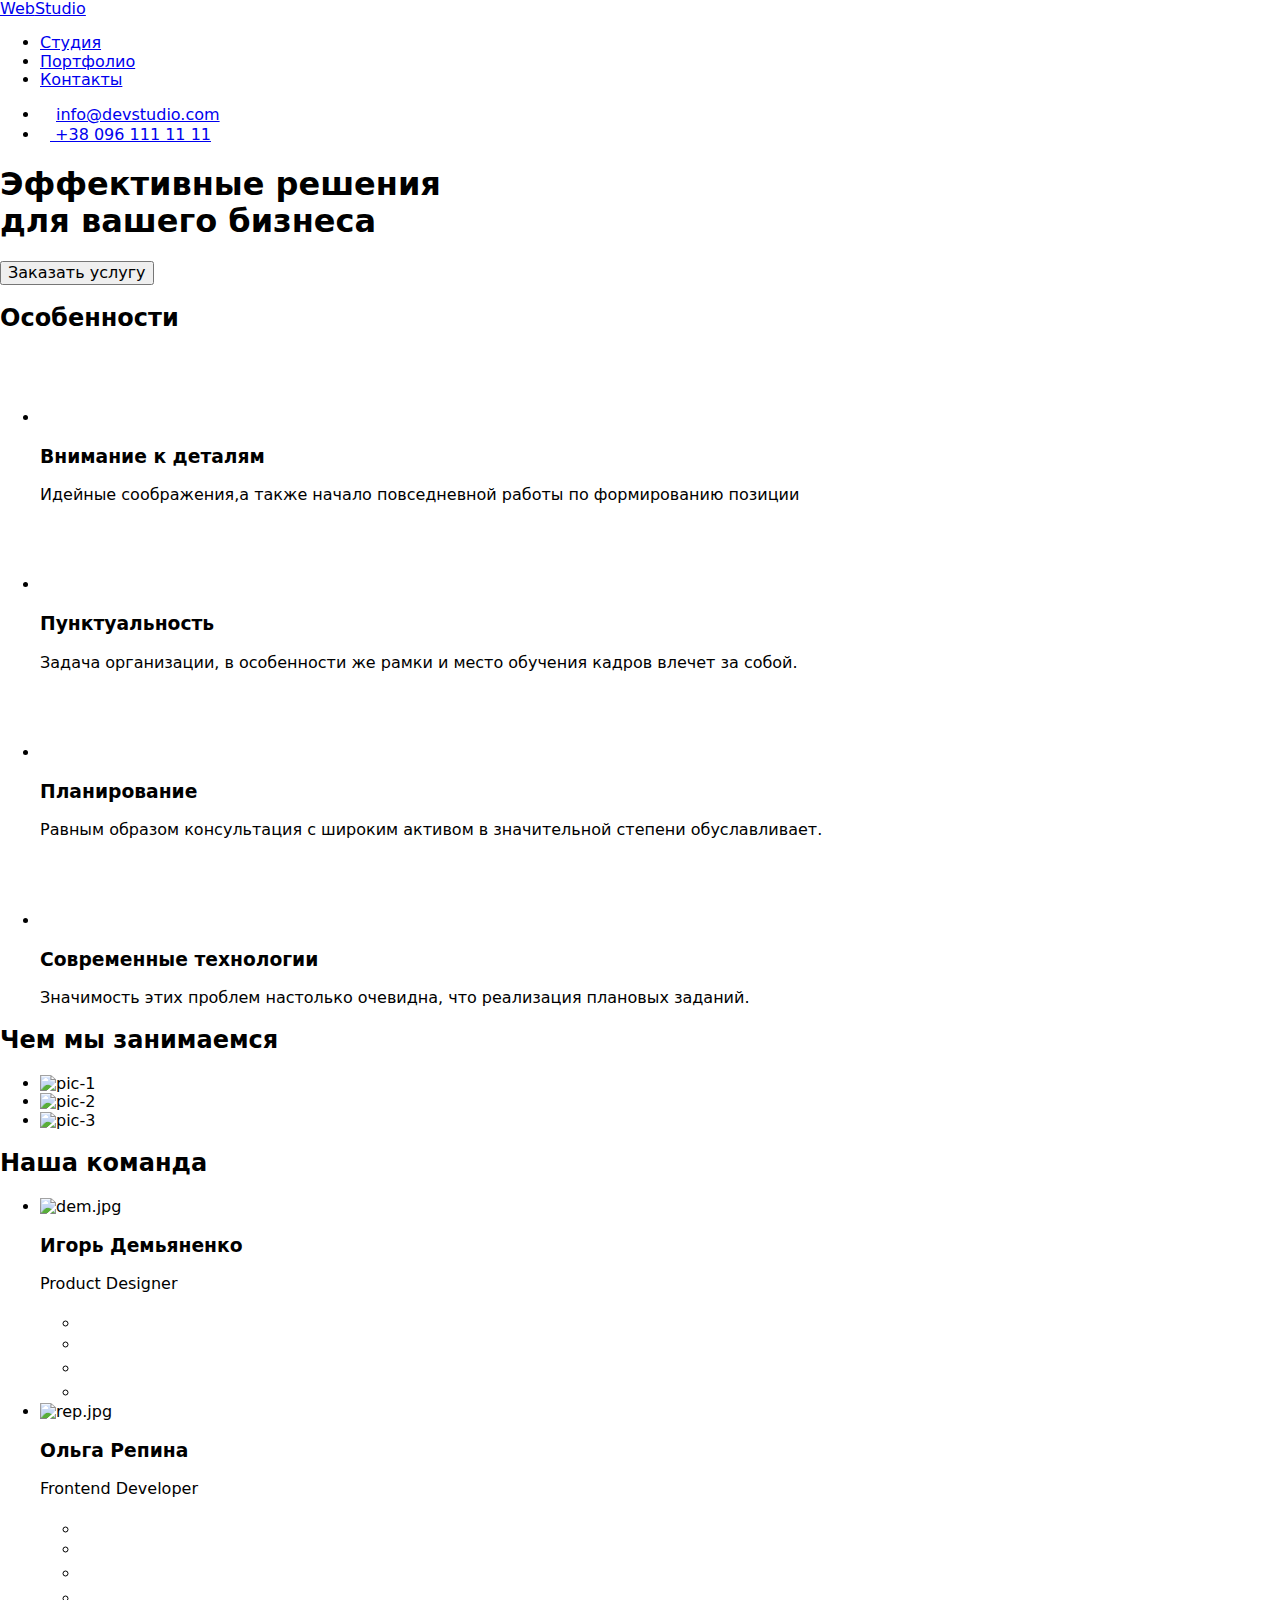
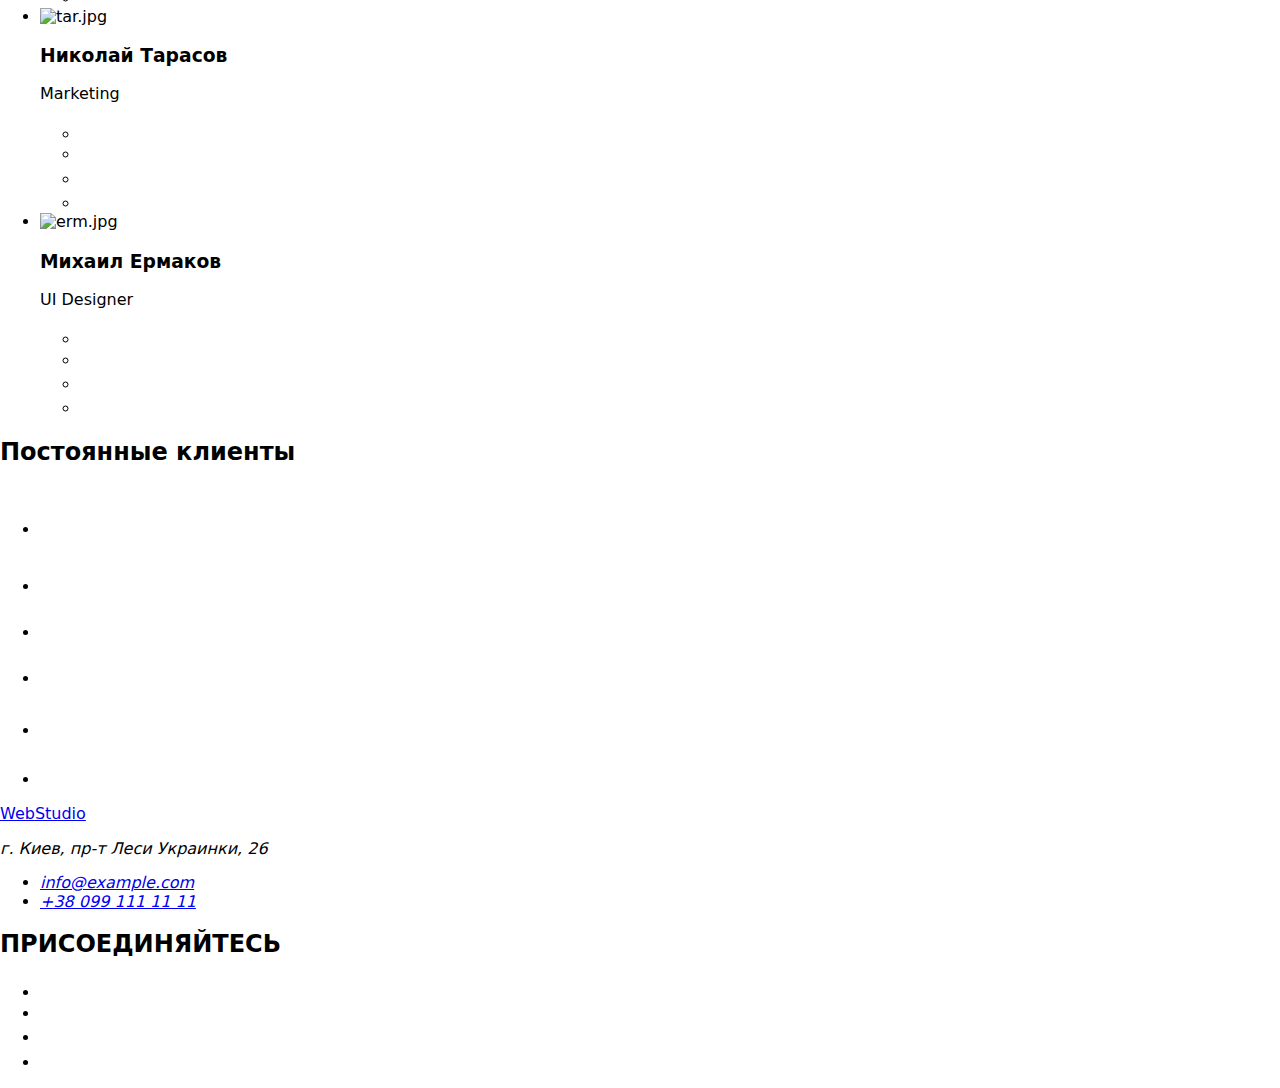
==== index.html @ ee6dcd36 "Add files via upload" ====
<!DOCTYPE html>
<html lang="en">
<head>
    <meta charset="UTF-8">
    <meta name="viewport" content="width=device-width, initial-scale=1.0" />
    <title>Studio</title>
    <link rel="preconnect" href="https://fonts.gstatic.com" />
    <link rel="stylesheet" href="https://fonts.googleapis.com/css2?family=Raleway:wght@700&family=Roboto:wght@400;500;700;900&display=swap">
    <!--border-box глобальный задан -->
    <link
    rel="stylesheet" href="https://cdnjs.cloudflare.com/ajax/libs/modern-normalize/1.0.0/modern-normalize.min.css"
  />
  <link rel="stylesheet" href="./css/styles.css" />
</head>
<body>
    <!--Cap-->
    <header class="cap">
     <div class="cont cap-cont">
         <nav class="cap-nav">
             <a href="#" lang="en" class="cap-logo">
                 <span class="logo-decor">Web</span>Studio
             </a>
             <ul class="cap-nav-list">
                 <li class="list-header"><a class="cap-nav-link current" href="#">Студия</a></li>
                 <li class="list-header">
                     <a class="cap-nav-link" href="./portfolio.html" >Портфолио</a>
                </li>
                <li class="list-header">
                    <a class=" cap-nav-link" href="#">Контакты</a>
                </li>
            </ul>
            </nav>
            <ul class="cap-contacts">
             <li class="cap-hover">
                <a class="cap-contact" href="mailto:info@devstudio.com">
                     <svg class="icon-header" width="16" height="12" >
                    <use href="./images/symbol-defs.svg#icon-mail" >
                    </use>
                     </svg>info@devstudio.com</a>
            </li>
            <li class="cap-hover">
                <a class="cap-contact" href="tel:+380961111111" >
                    <svg class="icon-header" width="10" height="16" >
                    <use href="./images/symbol-defs.svg#icon-telephone" >
                    </use>
                    </svg> +38 096 111 11 11</a>
            </li>
           </ul>
          </div>   
         </header>
         <main>
             <!-- Buisness solution-->
             <section class="main-sect" >
                 <h1 class="main-sect-title-main" >
                Эффективные решения <br>
                для вашего бизнеса
                 </h1>
                 <button class="buy-serv">Заказать услугу</button>
            </section>

            <!-- Featurs-->
            <section class="featurs">
                <div class="cont">
                    <h2 class="vissually-hidden" >Особенности </h2>
                    <ul class="featurs-list">
                        <li class="featurs-list-item">
                            <div class="icon">
                                <svg class="icon-logo" width="70" height="70">
                                    <use href="./images/symbol-defs.svg#icon-antenna">
                                 </use>
                                 </svg>
                            </div>
                            <h3 class="featurs-title">Внимание к деталям</h3>
                            <p class="featurs-text"> Идейные соображения,а также начало повседневной работы по формированию позиции</p>
                       </li>
                       <li class="featurs-list-item">
                        <div class="icon">
                            <svg class="icon-logo" width="70" height="70">
                                <use href="./images/symbol-defs.svg#icon-clock">
                             </use>
                             </svg>
                        </div>
                        <h3 class="featurs-title">Пунктуальность</h3>
                        <p class="featurs-text">  Задача организации, в особенности же рамки и место обучения
                            кадров влечет за собой.</p>
                   </li>
                   <li class="featurs-list-item">
                    <div class="icon">
                        <svg class="icon-logo" width="70" height="70">
                            <use href="./images/symbol-defs.svg#icon-diagram">
                         </use>
                         </svg>
                    </div>
                    <h3 class="featurs-title">Планирование</h3>
                    <p class="featurs-text"> Равным образом консультация с широким активом в значительной
                        степени обуславливает. </p>
               </li>
               <li class="featurs-list-item">
                <div class="icon">
                    <svg class="icon-logo" width="70" height="70">
                        <use href="./images/symbol-defs.svg#icon-astronaut">
                     </use>
                     </svg>
                </div>
                <h3 class="featurs-title">Современные технологии</h3>
                <p class="featurs-text">  Значимость этих проблем настолько очевидна, что реализация
                    плановых заданий.
                 </p>
               </li>
                </ul>
               </div>
            </section>

            <!-- What we do  -->
            <section class="we-do">
                <div class="cont we-do-cont">
                    <h2 class="we-do-title">Чем мы занимаемся </h2>
                    <ul class="we-do-list">
                        <li class="we-do-list-item">
                            <img src="./images/img-1.jpg" alt="pic-1"> 
                        </li>
                        <li class="we-do-list-item">
                            <img src="./images/img-2.jpg" alt="pic-2"> 
                        </li>
                        <li class="we-do-list-item">
                            <img src="./images/img-3.jpg" alt="pic-3"> 
                        </li>
                      </ul>
                    </div>
                  </section>

                  <!--Our team -->
                  <section class="team">
                      <div class="cont team-cont">
                          <h2 class="team-title">Наша команда</h2>
                          <ul class="team-list">
                             <li class="team-list-item"> 
                                <img class="team-img" src="./images/demyanenko.jpg" alt="dem.jpg">
                                <div class="team-name">
                                    <h3 class="team-title-name">Игорь Демьяненко</h3>
                                    <p class="team-text" lang="en">Product Designer </p>
                                    
                                        <ul class="icon-social">
                                            <li>
                                    <a class="icon-soc" href="#"><svg class="icon-insta" width="20" height="20" ><use href="./images/symbol-defs.svg#icon-instgg" >
                                        </use>
                                      </svg></a></li>
                                     <li> <a class="icon-soc" href="#"><svg class="icon-twitter" width="20" height="16" ><use href="./images/symbol-defs.svg#icon-twitter" >
                                      </use>
                                    </svg></a>
                                    </li>
                                    <li> <a class="icon-soc" href="#"><svg class="icon-facebook" width="20" height="20" ><use href="./images/symbol-defs.svg#icon-facebook" >
                                    </use>
                                  </svg></a>
                                  </li>
                                  <li> <a class="icon-soc" href="#"><svg class="icon-linkedin" width="20" height="20" ><use href="./images/symbol-defs.svg#icon-linkedin" >
                                  </use>
                                </svg></a>
                                </li>
                                </ul>
                                       </div>
                                
                            </li>
                            <li class="team-list-item"> 
                                <img class="team-img" src="./images/repina.jpg" alt="rep.jpg">
                                <div class="team-name">
                                    <h3 class="team-title-name">Ольга Репина</h3>
                                    <p class="team-text" lang="en">Frontend Developer </p>
                                    
                                        <ul class="icon-social">
                                            <li>
                                    <a class="icon-soc" href="#"><svg class="icon-insta" width="20" height="20" ><use href="./images/symbol-defs.svg#icon-instgg" >
                                        </use>
                                      </svg></a></li>
                                     <li> 
                                         <a class="icon-soc" href="#"><svg class="icon-twitter" width="20" height="16" ><use href="./images/symbol-defs.svg#icon-twitter" >
                                      </use>
                                    </svg></a>
                                    </li>
                                    <li> <a class="icon-soc" href="#"><svg class="icon-facebook" width="20" height="20" ><use href="./images/symbol-defs.svg#icon-facebook" >
                                    </use>
                                  </svg></a>
                                  </li>
                                  <li> <a class="icon-soc" href="#"><svg class="icon-linkedin" width="20" height="20" ><use href="./images/symbol-defs.svg#icon-linkedin" >
                                  </use>
                                </svg></a>
                                </li>
                                </ul>
                                       </div>
                                
                            </li>
                            <li class="team-list-item"> 
                                <img class="team-img" src="./images/tarasov.jpg" alt="tar.jpg">
                                <div class="team-name">
                                    <h3 class="team-title-name">Николай Тарасов</h3>
                                    <p class="team-text" lang="en">Marketing </p>
                                    
                                        <ul class="icon-social">
                                            <li>
                                    <a class="icon-soc" href="#"><svg class="icon-insta" width="20" height="20" ><use href="./images/symbol-defs.svg#icon-instgg" >
                                        </use>
                                      </svg></a></li>
                                     <li> <a class="icon-soc" href="#"><svg class="icon-twitter" width="20" height="16" ><use href="./images/symbol-defs.svg#icon-twitter" >
                                      </use>
                                    </svg></a>
                                    </li>
                                    <li> <a class="icon-soc" href="#"><svg class="icon-facebook" width="20" height="20" ><use href="./images/symbol-defs.svg#icon-facebook" >
                                    </use>
                                  </svg></a>
                                  </li>
                                  <li> <a class="icon-soc" href="#"><svg class="icon-linkedin" width="20" height="20" ><use href="./images/symbol-defs.svg#icon-linkedin" >
                                  </use>
                                </svg></a>
                                </li>
                                </ul>
                                       </div>
                                
                            </li> <li class="team-list-item"> 
                                <img class="team-img" src="./images/ermakov.jpg" alt="erm.jpg" >
                                <div class="team-name">
                                    <h3 class="team-title-name">Михаил Ермаков</h3>
                                    <p class="team-text" lang="en">UI Designer </p>
                                    
                                        <ul class="icon-social">
                                            <li>
                                    <a class="icon-soc" href="#"><svg class="icon-insta" width="20" height="20" ><use href="./images/symbol-defs.svg#icon-instgg" >
                                        </use>
                                      </svg></a></li>
                                     <li> <a class="icon-soc" href="#"><svg class="icon-twitter" width="20" height="16" ><use href="./images/symbol-defs.svg#icon-twitter" >
                                      </use>
                                    </svg></a>
                                    </li>
                                    <li> <a class="icon-soc" href="#"><svg class="icon-facebook" width="20" height="20" ><use href="./images/symbol-defs.svg#icon-facebook" >
                                    </use>
                                  </svg></a>
                                  </li>
                                  <li> <a class="icon-soc" href="#"><svg class="icon-linkedin" width="20" height="20" ><use href="./images/symbol-defs.svg#icon-linkedin" >
                                  </use>
                                </svg></a>
                                </li>
                                </ul>
                                       </div>
                                
                            </li>
                             </ul>
                           </div> 
                            </section>
                            <!--regular customers-->
                            <section class="regular-customers">
                                <div class="cont-clients">
                                <h2 class="clients" >Постоянные клиенты</h2> 
                                    <ul class="all-logos">
                                <li class="icon-link"> <a class="icon-logos" href="#"><svg class="icon-logo-all" width="44" height="49">
                                        <use href="./images/symbol-defs.svg#icon-yaco "></use>
                                    </svg></a></li>
                                   <li class="icon-link" > <a class="icon-logos" href="#"><svg class="icon-logo-all" width="40" height="52"  ><use href="./images/symbol-defs.svg#icon-companywind"></use></svg></a></li>                                       
                                   <li class=" icon-link"> <a class="icon-logos"  href="#"><svg class="icon-logo-all"  width="41" height="42"  ><use href="./images/symbol-defs.svg#icon-firmco "></use></svg></a></li>
                                   <li class="icon-link"> <a class="icon-logos"  href="#"><svg class="icon-logo-all" width="79" height="42" ><use href="./images/symbol-defs.svg#icon-foster "></use></svg></a></li>
                                   <li class="icon-link"> <a class="icon-logos" href="#"><svg class="icon-logo-all" width="59" height="47" ><use href="./images/symbol-defs.svg#icon-brand "></use></svg></a></li>
                                   <li class="icon-link">  <a class="icon-logos" href="#"><svg class="icon-logo-all"  width="88" height="45"><use href="./images/symbol-defs.svg#icon-tagline "></use></svg></a></li> 
                                </ul>                               
                                    </div>


                            </section>
                             </main>
                             <!--Basement --> 
                             
                             <footer class="footer" >
                             <div class="cont-footer-cont">
                                <div class="adress">
                                     <a href="#" lang="en" class="footer-logo-logo"> <span class="logo-decor">Web</span>Studio</a>
                                    <address>
                                    <p class="footer-text-adress">г. Киев, пр-т Леси Украинки, 26 </p>
                                    <ul class="footer-contacts">
                                  <li class="footer-item">
                                      <a class="footer-contact" href="mailto:info@example.com"> info@example.com </a>
                                  </li>
                                  <li class="footer-item">
                                  <a class="footer-contact" href="tel:+380991111111"> +38 099 111 11 11</a>
                                  </li>
                                  </ul>
                                   </address> 
                              </div>
                            <div class="icon-footer">
                                <h2 class="join">ПРИСОЕДИНЯЙТЕСЬ</h2>
                                <ul class="icon-footer-list">
                                    <li class="icon-cosiety"><a class="icon-end" href="#"><svg class="icon-internet" width="20" height="20">
                                                <use href="./images/symbol-defs.svg#icon-instgg"> </use>
                                            </svg></a>
                            
                                    </li>
                                    <li class="icon-cosiety"><a class="icon-end" href="#"><svg class="icon-internet" width="20" height="16">
                                                <use href="./images/symbol-defs.svg#icon-twitter"> </use>
                                            </svg></a>
                            
                            
                                    </li>
                                    <li class="icon-cosiety"><a class="icon-end" href="#"><svg class="icon-internet" width="10" height="20">
                                                <use href="./images/symbol-defs.svg#icon-facebook"> </use>
                                            </svg></a>
                            
                            
                                    </li>
                                    <li class="icon-cosiety"><a class="icon-end" href="#"><svg class="icon-internet" width="20" height="20">
                                                <use href="./images/symbol-defs.svg#icon-linkedin"> </use>
                                            </svg></a>
                            
                            
                                    </li>
                            
                            
                            
                            
                            
                                </ul>
                            
                            </div>
                              
                             </div>
                            </footer>
                             </body>
                            </html>
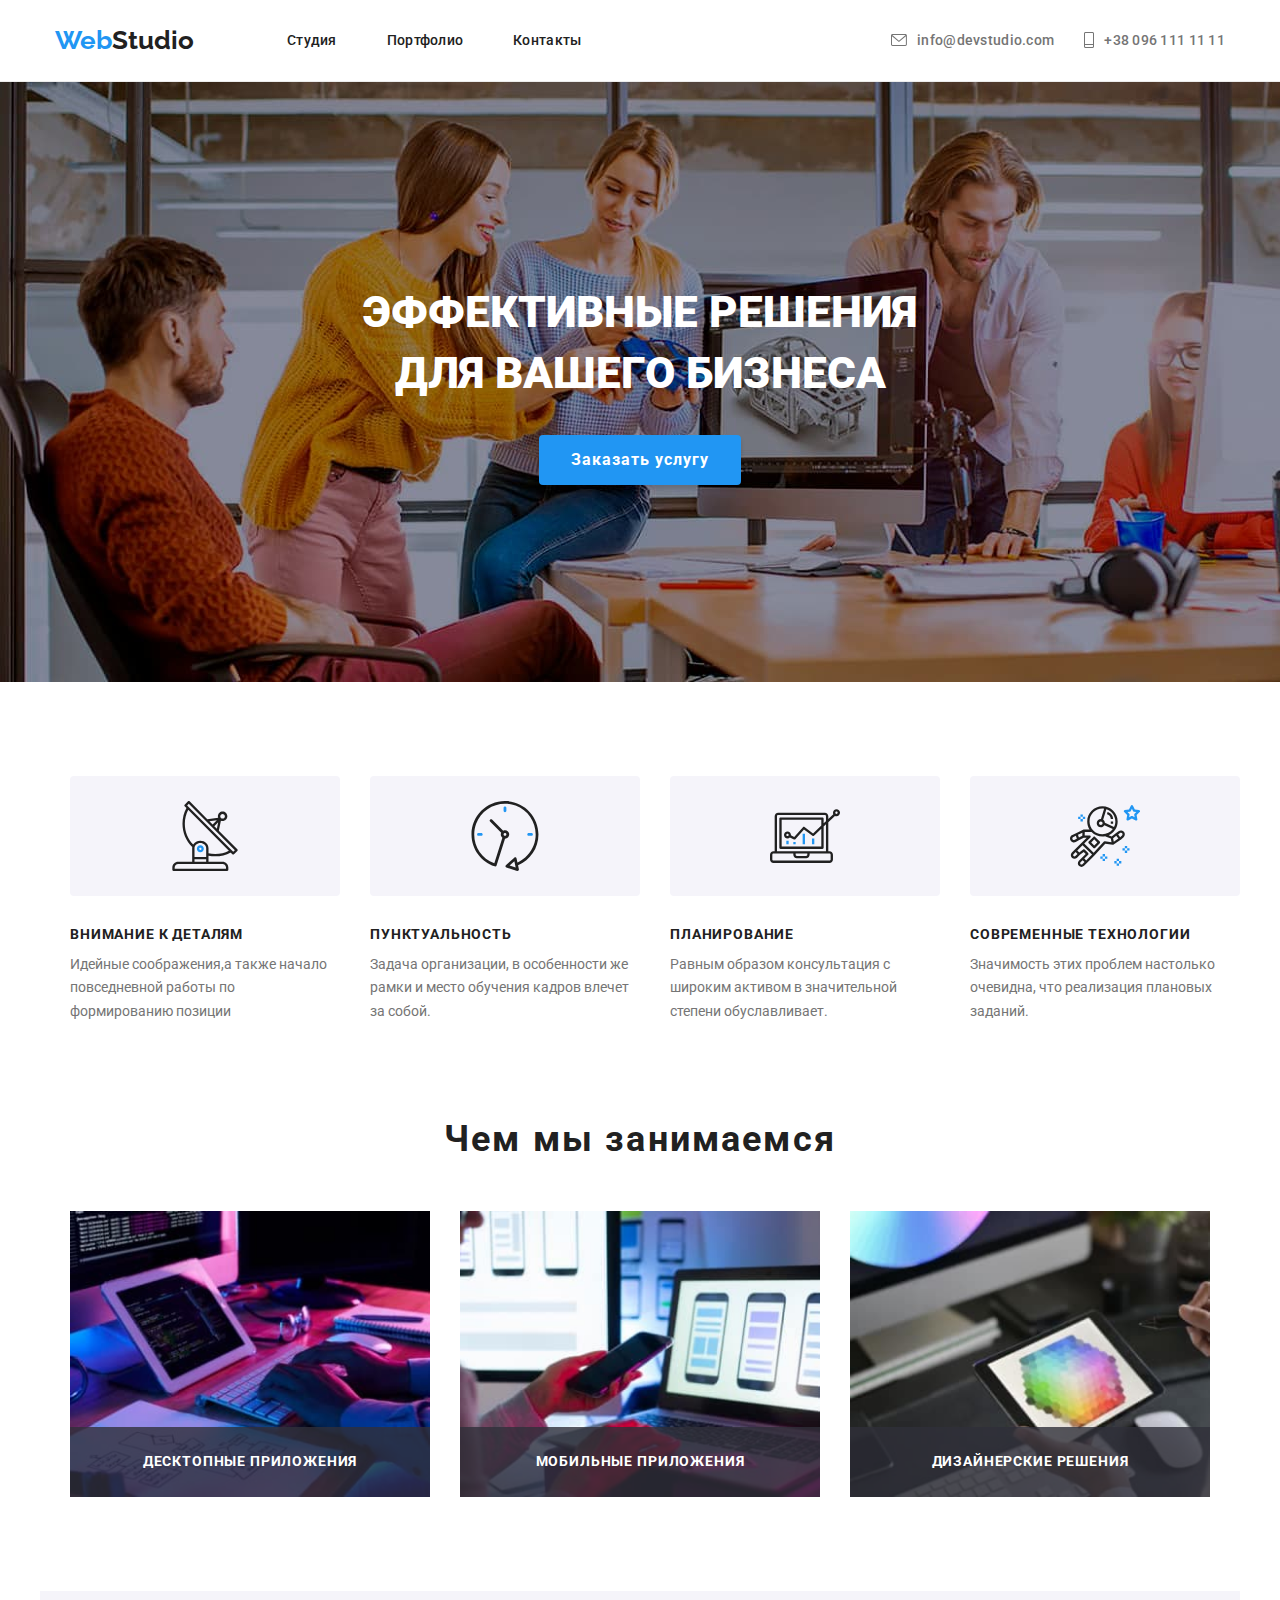
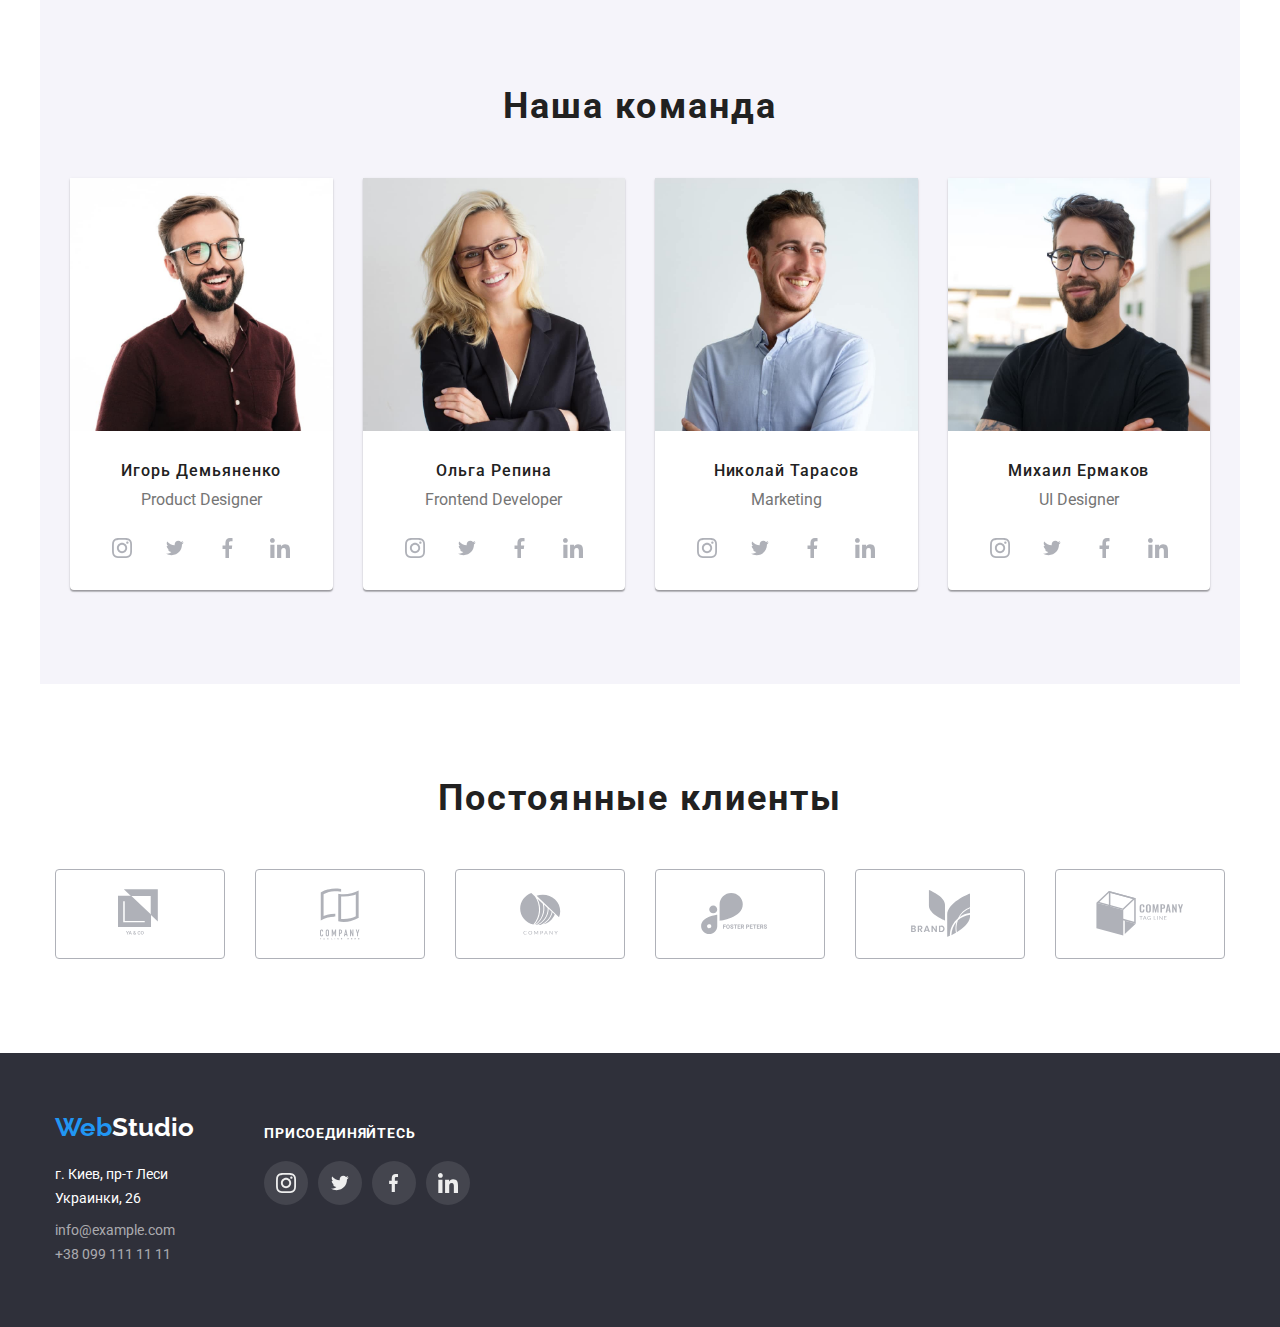
==== commit caacd6e3: "home work 5 black edition" ====
--- a/index.html
+++ b/index.html
@@ -23,7 +23,7 @@
              <ul class="cap-nav-list">
                  <li class="list-header"><a class="cap-nav-link current" href="#">Студия</a></li>
                  <li class="list-header">
-                     <a class="cap-nav-link" href="./portfolio.html" >Портфолио</a>
+                     <a class="cap-nav-link current" href="./portfolio.html" >Портфолио</a>
                 </li>
                 <li class="list-header">
                     <a class=" cap-nav-link" href="#">Контакты</a>
@@ -55,7 +55,7 @@
                 Эффективные решения <br>
                 для вашего бизнеса
                  </h1>
-                 <button class="buy-serv">Заказать услугу</button>
+                 <button class="buy-serv" data-modal-open>Заказать услугу</button>
             </section>
 
             <!-- Featurs-->
@@ -118,12 +118,15 @@
                     <ul class="we-do-list">
                         <li class="we-do-list-item">
                             <img src="./images/img-1.jpg" alt="pic-1"> 
+                            <h3 class="list-title">десктопные приложения</h3>
                         </li>
                         <li class="we-do-list-item">
                             <img src="./images/img-2.jpg" alt="pic-2"> 
+                            <h3 class="list-title">мобильные приложения</h3>
                         </li>
                         <li class="we-do-list-item">
                             <img src="./images/img-3.jpg" alt="pic-3"> 
+                            <h3 class="list-title">дизайнерские решения</h3>
                         </li>
                       </ul>
                     </div>
@@ -319,5 +322,15 @@
                               
                              </div>
                             </footer>
+                            <!-- backdrop -->
+                            <div class="backdrop backdrop__hidden" data-modal>
+                                <div class="modal">
+                                    <button class="modal__close" data-modal-close>
+                                        <div class="modal__close-btn"></div>
+                                    </button>
+                                </div>
+                            </div>
+                            
+                            <script src="./js/modal.js"></script>
                              </body>
                             </html>
--- a/css/styles.css
+++ b/css/styles.css
@@ -0,0 +1,823 @@
+:root {
+    --hover-color: #2196f3;
+    --decor-color: #2196f3;
+    --white-color: #fff;
+    --bg-color: #f5f4fa;
+    --title-color: #212121;
+    --nav-color: #212121;
+    --text-color: #757575;
+    --contact-color: #757575;
+    --footer-bg-color: #2f303a;
+    --border-color: #eeeeee;
+    --border-bottom: #ececec;
+    --grey_06: rgba(255, 255, 255, 0.6);
+    --icon-color: #AFB1B8;
+    --bg-blue_09: rgba(33, 150, 243, 0.9);
+
+}
+body{
+    font-family: "Roboto",sans-serif;
+    font-weight: 400;
+    font-style: normal;
+    letter-spacing: 0.03m;
+}
+section{
+    padding: 94px 15px;
+    max-width: 1200px;
+    margin: auto;
+
+}
+address {
+    font-style: normal;
+}
+button {
+    font-family: inherit;
+    border-radius: 4px;
+    letter-spacing: 0.06em;
+    cursor: pointer;
+    border: none;
+}
+button,
+button:active,
+button:focus {
+    outline: none;
+}
+* {
+    text-decoration: none;
+    margin: 0;
+    padding: 0;
+    border: none;
+}
+
+h2,
+h3 {
+
+    font-weight: 700;
+    color: var(--title-color);
+    letter-spacing: 0.06em;
+}
+a {
+    text-decoration: none;
+}
+p {
+    color:var(--text-color) ;
+}
+ul,
+ol
+ {
+    list-style-type:none;
+}
+img {
+    display: flex;
+    width: 100%;
+    
+}
+.cont,.cont-footer-cont {
+    max-width: 1200px;
+    margin-left: auto;
+    margin-right: auto;
+    padding-left: 15px;
+    padding-right: 15px;
+}
+
+
+
+.logo-decor{
+    color: var(--decor-color);
+
+
+
+}
+
+/*head*/
+.cap{
+    border-bottom: 1px solid var(--border-bottom);
+    
+    
+}
+.cap-nav-link{
+    display: block;
+    padding: 32px 0;
+    color:var(--nav-color);
+    
+}
+
+
+
+
+
+.list-header:not(:last-child){
+    margin-right:50px;
+}
+
+.cap-contact {
+    display: flex;
+    padding: 32px 0;
+    color:var(--nav-color);
+    justify-content: center;
+    align-items:center;
+    
+
+
+}
+.cap-hover:nth-last-child(1){
+    margin-left: 30px;
+}
+
+.cap-nav-link:hover{
+     color: var(--hover-color);
+    text-decoration: none;
+    position: relative;
+
+}
+.cap-nav-link:hover::after{
+ content: "";
+  width:100%;
+  height:4px;
+  background-color: var(--hover-color);
+  position:absolute;
+  left: 0;
+  bottom:0;
+  border-radius: 2px;
+  
+  
+  
+  
+  
+  
+
+}
+      
+      
+    
+
+      
+.cap-contact:hover {
+    color: var(--hover-color);
+}
+
+
+.cap-cont{
+    display: flex;
+    align-items: center;
+    justify-content: space-between;
+}
+.cap-nav {
+    display: flex;
+    align-items: center;
+    
+    
+}
+.cap-nav-list {
+    display: flex;
+    align-items: center;
+    justify-content:space-between;
+    margin-left: 93px;
+}
+.cap-contacts {
+    display: flex;
+    margin-left:auto;
+    
+    
+    
+}
+
+
+.cap-logo {
+    font-family: "Raleway", sans-serif;
+  font-weight: 700;
+  font-size: 26px;
+  line-height: 1.2;
+  color: var(--nav-color);
+  
+
+}
+.cap-contacts,
+.cap-nav-list{
+    font-weight: 500;
+    font-size: 14px;
+    line-height: 1.2;
+    letter-spacing: 0.02em;
+    
+
+
+}
+.cap-nav-link{
+    color: var(--nav-color);
+
+}
+
+.cap-contact{
+ color: var(--contact-color);
+}
+.cap-contact:hover{
+    color:var(--hover-color) ;
+}
+.cap-nav-list:not(:last-child),
+.cap-contacts:not(:last-child) {
+
+    margin-right: 50px;
+}
+
+/*------*/
+
+
+/*main*/
+.main-sect {
+     padding: 200px 0;
+    text-align: center;
+    background-repeat: no-repeat;
+    background-size: cover;
+    max-width:1600px ;
+    height:600px ;
+    background-position: center;
+    margin-left: auto;
+    margin-right: auto;
+      background: linear-gradient(to right,
+    rgba(47,48,58,0.4),
+    rgba(47,48,58,0.4)),
+    url(../images/grayfonn.jpg);
+    background-image:url(../images/peoless.jpg);
+    
+    
+    
+
+}
+.main-sect-title-main{
+    color: var(--white-color);
+    font-weight: 900;
+    font-size: 44px;
+    line-height: 1.4;
+    text-transform: uppercase;
+    margin-bottom: 30px;
+
+
+}
+.buy-serv{
+    font-weight: 700;
+  font-size: 16px;
+  line-height: 1.9;
+  background-color: var(--decor-color);
+  color: var(--white-color);
+  padding: 10px 32px;
+  box-shadow: 0px 4px 4px rgba(0, 0, 0, 0.15); 
+}
+.buy-serv:hover,
+.buy-serv:focus {
+
+    background-color: var(--hover-color);
+    color: var(--white-color);
+    outline: none;  
+}
+/*----*/
+
+/*featurs*/
+.featurs{
+    padding-bottom: 0;
+}
+.vissually-hidden{
+
+    position: absolute;
+    width: 1px;
+    height: 1px;
+    margin: -1px;
+    border: 0;
+    padding: 0;
+
+
+    white-space: nowrap;
+    clip-path: inset(100%);
+    clip: rect(0 0 0 0);
+    overflow: hidden;
+
+}
+.featurs-list{
+    display: flex;
+}
+.featurs-list-item{
+    width: calc((100% - 30px * 3) / 3);
+
+}
+.featurs-list-item:not(:last-child) {
+    margin-right: 30px;
+    
+}
+.featurs-title {
+    font-size: 14px;
+    line-height: 1.2;
+    text-transform: uppercase;
+    margin-bottom: 10px;
+
+}
+.featurs-text{
+    font-size: 14px;
+    line-height: 1.7;
+}
+.we-do-title,
+.team-title{
+    font-size: 36px;
+    line-height: 1.2
+
+
+}
+
+/*----*/
+
+/*we do*/
+.we-do-cont
+{
+    text-align: center;
+
+}
+.we-do-title{
+
+    margin-bottom: 50px;  
+}
+.we-do-list{
+    display: flex;
+    align-items: center;
+    justify-content: center;
+}
+.we-do-list-item{
+     width: calc((100% - 30px * 3) / 2);
+     display: block;
+     position: relative;
+     
+     
+}
+.we-do-list-item:not(:last-child){
+    margin-right: 30px;
+    display: block;
+    
+}
+.list-title{
+    position:absolute;
+    background: rgba(47, 48, 58, 0.8);
+    bottom:0;
+    left:0 ;
+    width: 100%;
+    padding: 27px 15px;
+     color: var(--white-color);
+  font-size: 14px;
+  line-height: 1.14;
+  text-transform:uppercase;
+  text-align: center;
+  
+}
+
+/*----*/
+
+/*our team*/
+.team {
+    background-color: var(--bg-color);
+}
+.team-cont{
+    text-align: center;
+
+
+}
+.team-title{
+    margin-bottom: 50px;
+
+}
+.team-list{
+    display: flex;
+    align-items: center;
+    justify-content: center;
+    
+    
+
+}
+.team-list-item {
+    box-shadow: 0px 1px 3px rgba(0, 0, 0, 0.12), 0px 1px 1px rgba(0, 0, 0, 0.14),
+    0px 2px 1px rgba(0, 0, 0, 0.2);
+  border-radius: 0px 0px 4px 4px;
+  background-color: var(--white-color);
+  background-size: cover;
+  
+  
+}
+.team-list-item:not(:last-child){
+    margin-right: 30px;
+}
+.team-name{
+    padding: 30px 30px 20px;
+    
+      
+    
+     
+}
+
+
+
+.team-title-name {
+    font-weight: 500;
+    font-size: 16px;
+    line-height: 1.2;
+    
+  }
+  .team-text {
+    font-size: 16px;
+    line-height: 1.2;
+    margin-top:10px;
+    
+}
+/*----*/
+
+/*footer*/
+
+
+.footer {
+    background-color: var(--footer-bg-color);
+    justify-content: center;
+    
+
+    
+    
+    
+  }
+  .footer-logo-logo{
+    margin-bottom: 20px;
+    color: var(--white-color);
+    display: inline-block; 
+    font-family: "Raleway", sans-serif;
+  font-weight: 700;
+  font-size: 26px;
+  }
+.footer-text-adress{
+    font-size: 14px;
+  line-height: 1.7;
+  color: var(--white-color); 
+}
+.footer-contact {
+    font-size: 14px;
+    line-height: 1.7;
+    color: var(--grey_06);
+  }
+  .footer-contacts {
+    margin-top: 9px;
+}
+.footer__item:not(:last-child) {
+    margin-bottom: 9px;
+}
+/*----*/
+
+/*Portfolio*/
+.port-list-filt{
+    display: flex;
+    justify-content: center;
+    margin-bottom: 50px;
+}
+.port-list-filt-item:not(:last-child){
+
+    margin-right: 8px;
+
+}
+.port-filt-link{
+    font-weight: 500;
+  padding: 6px 22px;
+  font-size: 16px;
+  line-height: 1.6;
+  background: var(--bg-color);
+  border-radius: 4px;
+}
+.port-filt-link:focus,
+.port-filt-link:hover{
+ color: var(--white-color);
+    background-color: var(--hover-color);
+    box-shadow: 0px 3px 1px rgba(0, 0, 0, 0.1), 0px 1px 2px rgba(0, 0, 0, 0.08),
+      0px 2px 2px rgba(0, 0, 0, 0.12);
+}
+.port-img{
+    max-width: 100%;
+
+}
+.port-pro-list{
+    display: flex;
+    flex-wrap: wrap;
+
+}
+.port-pro{
+    width: calc((100% - 60px) / 3);
+    margin-right: 30px;
+    margin-bottom: 30px;
+    background-color: var(--white-color);
+    border: 1px solid var(--border-color);
+
+}
+.port-pro:nth-child(3n+3) {
+
+    margin-right: 0;
+}
+
+
+.port-title{
+    font-weight: 700;
+  font-size: 18px;
+  line-height: 2;
+  margin-bottom: 4px;
+
+
+}
+.port-title-sub{
+
+    font-weight: 400;
+    font-size: 16px;
+    line-height: 1.9;
+}.port-name-pro{
+    padding: 20px 24px;
+
+}
+.port-pro{
+    box-shadow:0px 3px 1px rgba(0, 0, 0, 0.1), 0px 1px 2px rgba(0, 0, 0, 0.08),
+      0px 2px 2px rgba(0, 0, 0, 0.12); 
+       
+     
+}
+/*.port-foto-all{
+      position: relative;
+      display:block;
+      overflow: hidden;
+  
+}
+
+.port-overlay-text:hover{
+     font-weight: 400;
+  font-size: 18px;
+  line-height: 1.55;
+  color: var(--white-color);
+}
+.port-overlay-card:hover{
+ position: absolute;
+  bottom: 0;
+  left: 0;
+
+  display: flex;
+  justify-content: center;
+  align-items: center;
+
+  padding: 24px;
+  height: 100%;
+  width: 100%;
+  background-color: var(--bg-blue_09);
+
+  transform: translateY(0);
+  transition: transform 250ms cubic-bezier(0.4, 0, 0.2, 1);
+}*/
+
+.icon-header {
+display: inline-block;
+    margin-right: 10px;
+    
+}
+.icon{
+     background: #F5F4FA;
+    border-radius: 4px;
+    width: 270px;
+    height: 120px;
+    margin-bottom: 30px;
+    display:flex;
+    align-items: center;
+    justify-content:center;
+    
+}
+   .icon-social{
+     align-items: center;
+    justify-content:space-between;
+    display: flex;
+    height:44px ;
+    
+    
+    
+    
+    }
+.clients{
+display: flex;
+justify-content: center;
+font-size: 36px;
+font-family: "Roboto";
+font-weight: 700;
+margin-bottom: 50px;
+
+    }
+.all-logos{
+    display:flex;
+    align-items: center;
+    justify-content: center;
+
+}
+   
+  .icon-logos{
+      width: 170px;
+      height: 90px;
+      display:flex;
+      align-items:center;
+      justify-content:center;
+      border: 1px solid #AFB1B8;
+      border-radius: 4px;
+      fill:var(--icon-color)
+      
+      
+  } 
+
+
+
+  .icon-footer-list
+  {
+      display: flex;
+      width:1600px;
+      
+  }
+  
+    
+      
+  
+  
+  .icon-end{
+      display:flex;
+      align-items: center;
+      justify-content: center;
+      width: 44px;
+      height: 44px;
+      border-radius: 50%;
+      fill:var(--border-color);
+      background-color: rgba(255, 255, 255, 0.1);
+      
+      
+  }
+  .icon-end:hover{
+      background-color: var(--hover-color);
+  }
+  .join{ 
+
+      color: var(--white-color);
+      width: 145px;
+      height: 16px;
+      font-family: "Roboto";
+      font-weight: 700;
+      font-size: 14px;
+      margin-bottom: 20px ;
+    
+      
+      
+  }
+  .adress{
+    margin-right: 70px;
+      align-items: center;
+      justify-items: center;
+      
+      
+      
+  }
+
+  .icon-cosiety{
+      margin-right: 10px;
+  }
+  
+
+.icon-header{
+    fill:var(--text-color);
+}
+
+.icon-soc{
+    color:var(--icon-color);
+    width:44px ;
+    height: 44px;
+    display:flex;
+    justify-content: center;
+    align-items: center;
+    
+    
+    
+}
+.icon-soc:hover{
+    color:var(--border-color);
+    background-color: var(--hover-color);
+    width: 44px;
+    min-height: 44px;
+    border-radius: 50px;
+    
+}
+.icon-insta, 
+.icon-twitter,
+ .icon-facebook, 
+ .icon-linkedin, 
+ .cap-contact, 
+ .icon-header{
+    fill:currentColor;
+}
+
+ .icon-logos:focus,
+ .icon-logos:hover{
+     border:1px solid var(--hover-color);
+     fill:var(--hover-color);
+
+ }
+ .icon-footer{
+     margin-top:12px;
+ }
+
+     .team-text{
+         margin-bottom: 16px;
+     }
+ .cont-footer-cont{
+       display:flex;
+       padding: 60px 15px;
+        }
+ .icon-link:not(:last-child) {
+     margin-right:30px;
+}
+
+ /* === modal === */
+ .backdrop{
+     position:fixed;
+     top: 0;
+     left: 0;
+     width: 100%;
+     height: 100%;
+     background: rgba(0, 0, 0, 0.5);
+     opacity: 1;
+      transition: opacity 250ms cubic-bezier(0.4, 0, 0.2, 1);
+}
+ .backdrop__hidden{
+  opacity: 0;
+  pointer-events: none;
+}
+.backdrop__hidden .modal{
+  transform: translate(-50%, -50%) scale(0.9);
+}
+.modal {
+  position: absolute;
+  top: 50%;
+  left: 50%;
+  transform: translate(-50%, -50%);
+
+  width: 528px;
+  min-height: 581px;
+  padding: 8px;
+
+  background: var(--white-color);
+  box-shadow: 0px 1px 3px rgba(0, 0, 0, 0.12), 0px 1px 1px rgba(0, 0, 0, 0.14),
+    0px 2px 1px rgba(0, 0, 0, 0.2);
+  border-radius: 4px;
+
+  transform: translate(-50%, -50%) scale(1);
+  transition: transform 250ms cubic-bezier(0.4, 0, 0.2, 1);
+}
+.modal__close {
+  position: relative;
+  display: block;
+  margin: 0 0 0 auto;
+
+  width: 32px;
+  height: 32px;
+
+  border-radius: 50%;
+  border: 1px solid rgba(0, 0, 0, 0.1);
+  background-color: var(--white-color);
+  transition: border 250ms cubic-bezier(0.4, 0, 0.2, 1);
+  transition: background-color 250ms cubic-bezier(0.4, 0, 0.2, 1);
+  cursor: pointer;
+}
+.modal__close-btn::before,
+.modal__close-btn::after {
+  content: "";
+  position: absolute;
+  top: 14px;
+  left: 6px;
+
+  width: 19px;
+  height: 2px;
+  background-color: black;
+  transition: background-color 250ms cubic-bezier(0.4, 0, 0.2, 1);
+}
+.modal__close-btn::before {
+  transform: rotate(45deg);
+}
+.modal__close-btn::after {
+  transform: rotate(-45deg);
+}
+.modal__close:hover{
+   border: 1px solid var(--white-color);
+   background-color: var(--bg-blue_09);
+}
+.modal__close:hover .modal__close-btn::before,
+.modal__close:hover .modal__close-btn::after{
+  background-color: var(--white-color);
+}
+ 
+
+
+    
+    
+
+    
+
+
+
+       
+   
+   
+   
+    
+
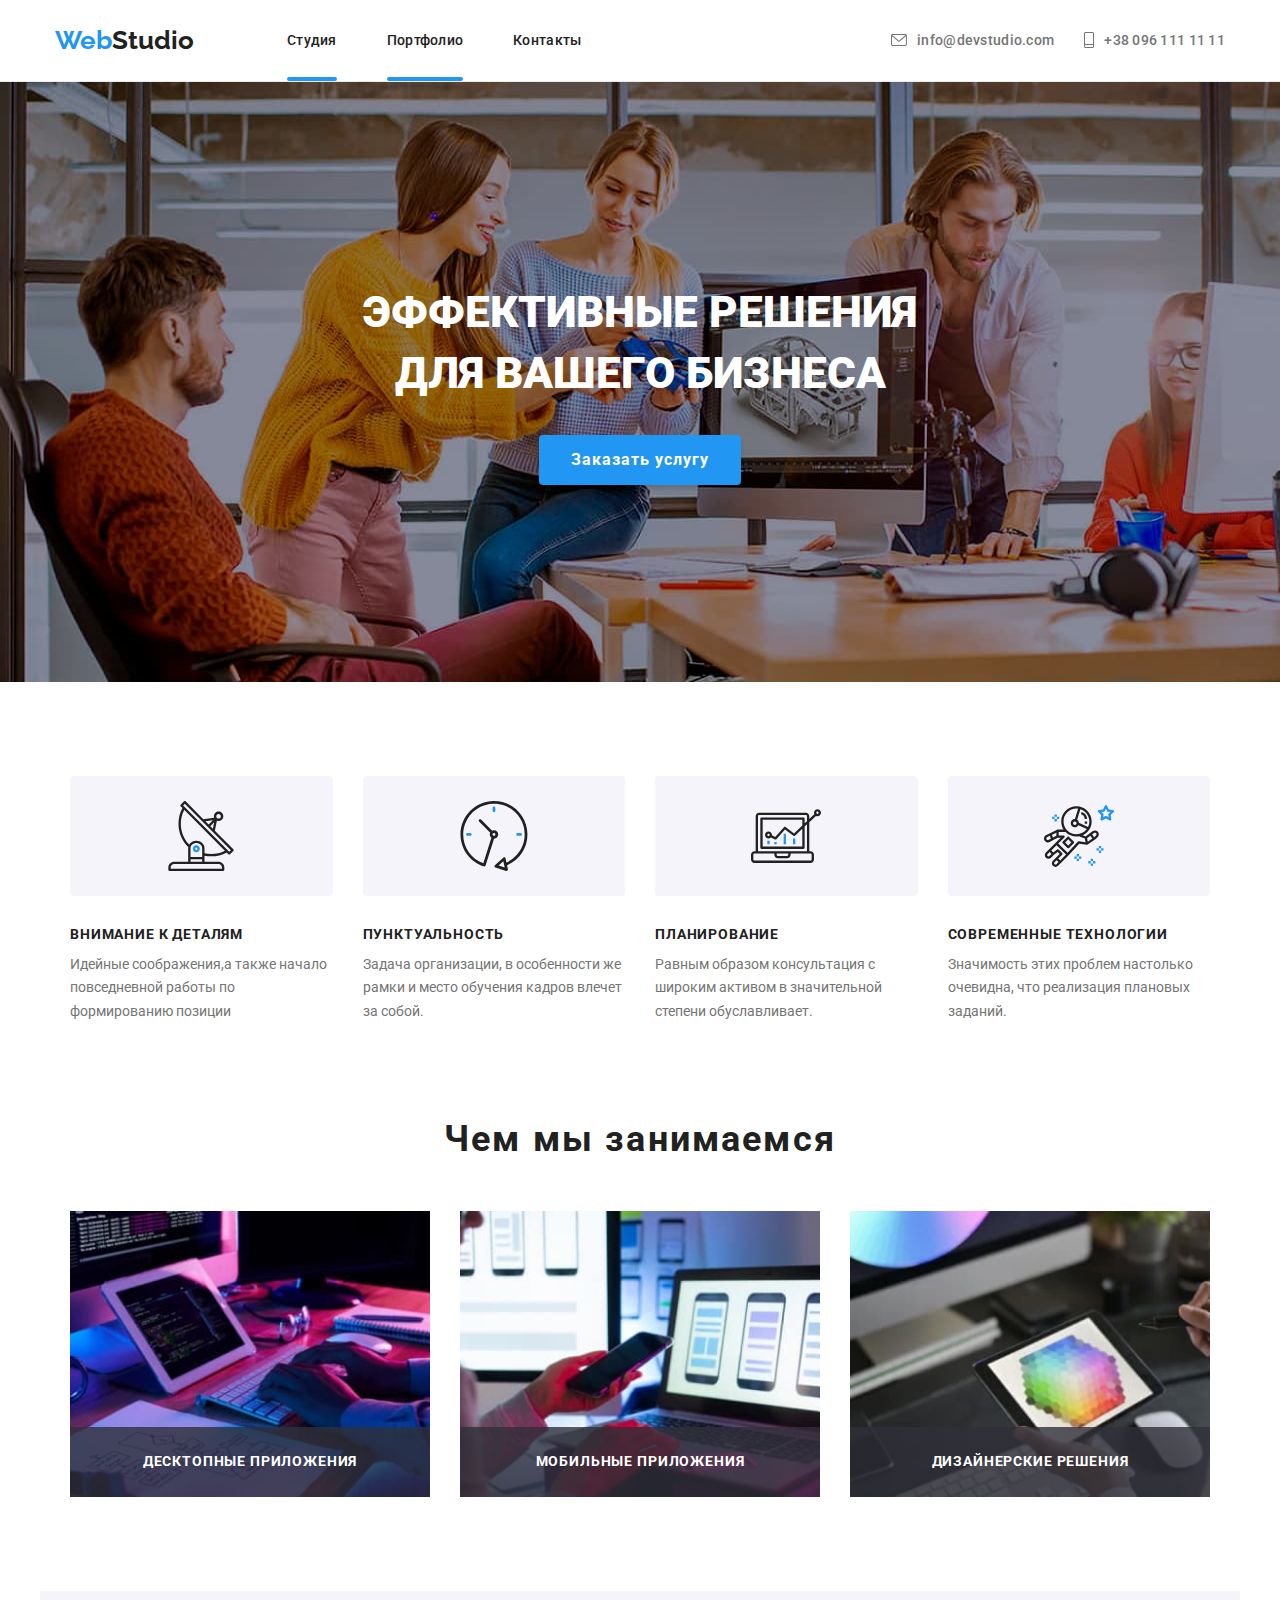
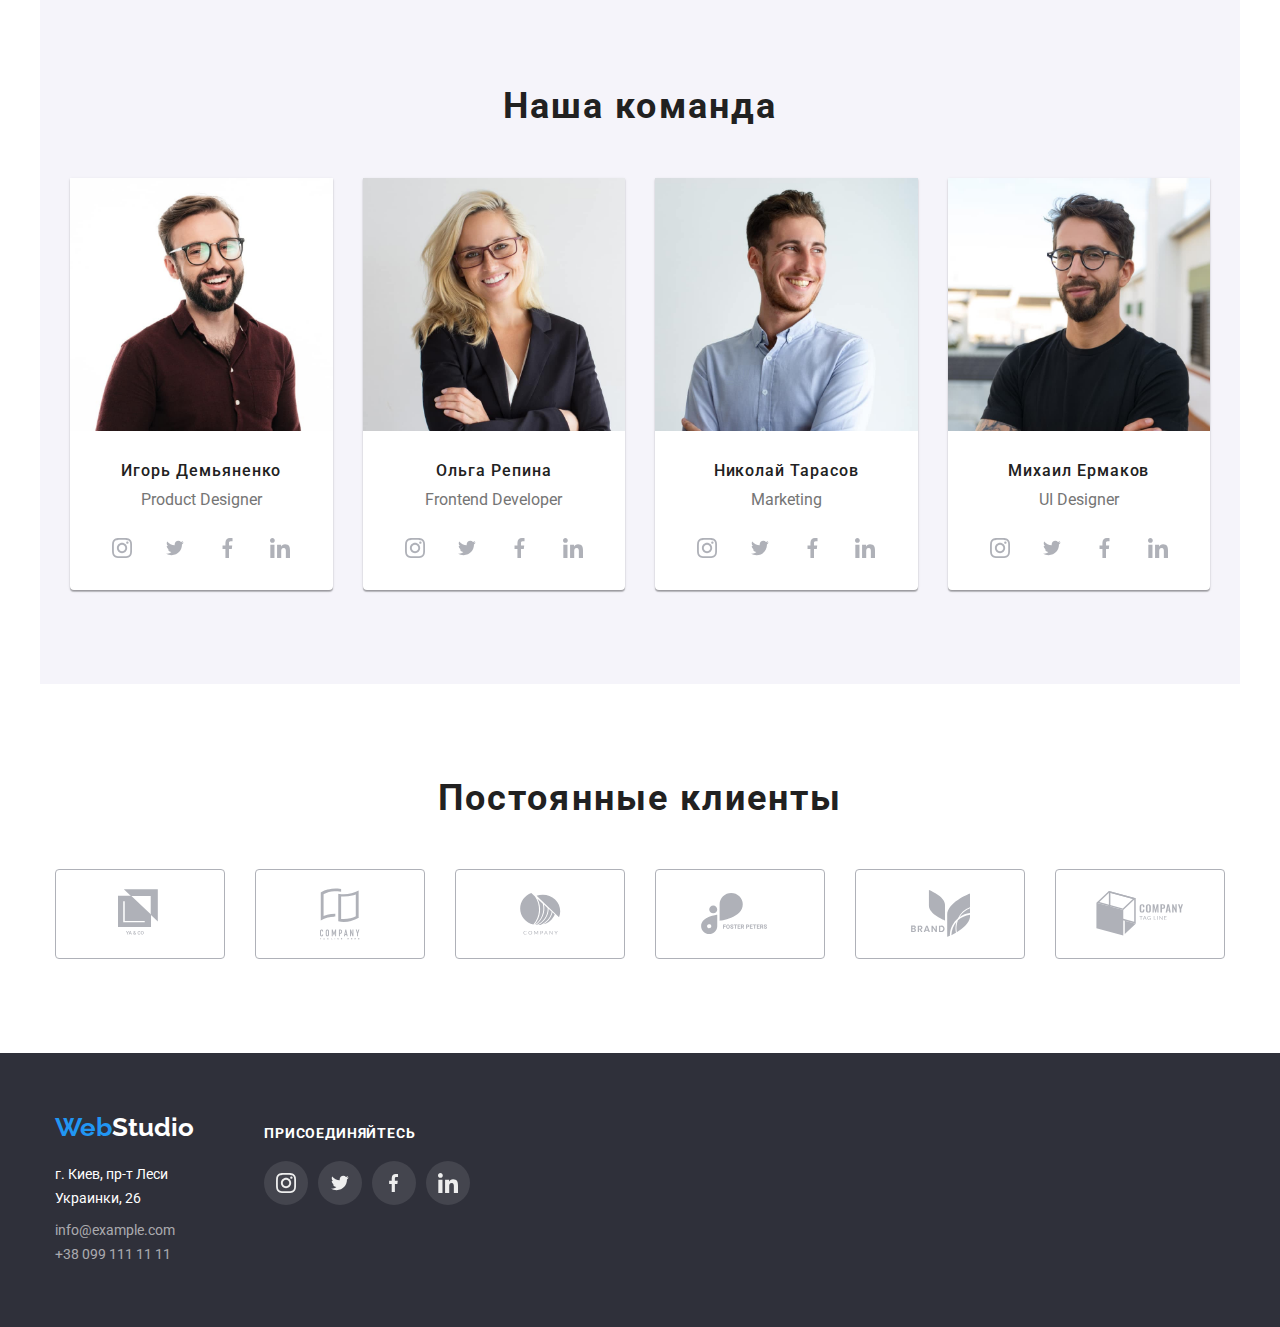
==== commit 24cbf9b0: "reload" ====
--- a/index.html
+++ b/index.html
@@ -274,7 +274,7 @@
                                 <div class="adress">
                                      <a href="#" lang="en" class="footer-logo-logo"> <span class="logo-decor">Web</span>Studio</a>
                                     <address>
-                                    <p class="footer-text-adress">г. Киев, пр-т Леси Украинки, 26 </p>
+                                    <p class="footer-text-adress">г. Киев, пр-т Леси Украинки, 26</p>
                                     <ul class="footer-contacts">
                                   <li class="footer-item">
                                       <a class="footer-contact" href="mailto:info@example.com"> info@example.com </a>
--- a/css/styles.css
+++ b/css/styles.css
@@ -29,6 +29,8 @@
 }
 address {
     font-style: normal;
+    display: inline-block;
+    
 }
 button {
     font-family: inherit;
@@ -37,10 +39,11 @@
     cursor: pointer;
     border: none;
 }
-button,
-button:active,
+ button,
+ button:active,
 button:focus {
     outline: none;
+
 }
 * {
     text-decoration: none;
@@ -96,7 +99,7 @@
     
 }
 .cap-nav-link{
-    display: block;
+    display:block;
     padding: 32px 0;
     color:var(--nav-color);
     
@@ -124,13 +127,15 @@
     margin-left: 30px;
 }
 
+.cap-nav-link,
 .cap-nav-link:hover{
      color: var(--hover-color);
     text-decoration: none;
     position: relative;
-
-}
-.cap-nav-link:hover::after{
+    transition: color 250ms cubic-bezier(0.4, 0, 0.2, 1);
+
+}
+.cap-nav-link.current::after{
  content: "";
   width:100%;
   height:4px;
@@ -139,14 +144,9 @@
   left: 0;
   bottom:0;
   border-radius: 2px;
-  
-  
-  
-  
-  
-  
-
-}
+  }
+ 
+  
       
       
     
@@ -154,11 +154,12 @@
       
 .cap-contact:hover {
     color: var(--hover-color);
+    transition: color 250ms cubic-bezier(0.4, 0, 0.2, 1),
 }
 
 
 .cap-cont{
-    display: flex;
+    display: flex; 
     align-items: center;
     justify-content: space-between;
 }
@@ -211,7 +212,8 @@
  color: var(--contact-color);
 }
 .cap-contact:hover{
-    color:var(--hover-color) ;
+    color:var(--hover-color);
+   transition: color 250ms cubic-bezier(0.4, 0, 0.2, 1)  ;
 }
 .cap-nav-list:not(:last-child),
 .cap-contacts:not(:last-child) {
@@ -268,6 +270,9 @@
     background-color: var(--hover-color);
     color: var(--white-color);
     outline: none;  
+    transition: background-color 250ms cubic-bezier(0.4, 0, 0.2, 1);
+     
+    
 }
 /*----*/
 
@@ -430,12 +435,15 @@
 .footer {
     background-color: var(--footer-bg-color);
     justify-content: center;
-    
-
-    
-    
-    
-  }
+
+    
+
+    
+    
+    
+  }
+  
+  
   .footer-logo-logo{
     margin-bottom: 20px;
     color: var(--white-color);
@@ -448,6 +456,7 @@
     font-size: 14px;
   line-height: 1.7;
   color: var(--white-color); 
+  
 }
 .footer-contact {
     font-size: 14px;
@@ -487,6 +496,8 @@
     background-color: var(--hover-color);
     box-shadow: 0px 3px 1px rgba(0, 0, 0, 0.1), 0px 1px 2px rgba(0, 0, 0, 0.08),
       0px 2px 2px rgba(0, 0, 0, 0.12);
+     /* transition:background-color 250ms cubic-bezier(0.4, 0, 0.2, 1),
+     color 250ms cubic-bezier(0.4, 0, 0.2, 1),*/
 }
 .port-img{
     max-width: 100%;
@@ -532,38 +543,44 @@
     box-shadow:0px 3px 1px rgba(0, 0, 0, 0.1), 0px 1px 2px rgba(0, 0, 0, 0.08),
       0px 2px 2px rgba(0, 0, 0, 0.12); 
        
+       
      
 }
-/*.port-foto-all{
-      position: relative;
+.port-foto-all{
+      position:relative;
       display:block;
       overflow: hidden;
   
 }
 
-.port-overlay-text:hover{
-     font-weight: 400;
+
+.port-overlay-text{
+ font-weight: 400;
   font-size: 18px;
   line-height: 1.55;
   color: var(--white-color);
 }
-.port-overlay-card:hover{
- position: absolute;
-  bottom: 0;
+.port-overlay-card {
+ position:absolute;
+  bottom:0;
   left: 0;
-
   display: flex;
   justify-content: center;
   align-items: center;
-
   padding: 24px;
   height: 100%;
   width: 100%;
   background-color: var(--bg-blue_09);
-
-  transform: translateY(0);
-  transition: transform 250ms cubic-bezier(0.4, 0, 0.2, 1);
-}*/
+   transform:translateY(100%)
+   
+   
+}
+  .port-foto-all:hover .port-overlay-card{
+    
+    transform: translateY(0);
+     transition: transform 250ms cubic-bezier(0.4, 0, 0.2, 1);
+
+}
 
 .icon-header {
 display: inline-block;
@@ -573,7 +590,6 @@
 .icon{
      background: #F5F4FA;
     border-radius: 4px;
-    width: 270px;
     height: 120px;
     margin-bottom: 30px;
     display:flex;
@@ -647,6 +663,7 @@
   }
   .icon-end:hover{
       background-color: var(--hover-color);
+      transition: background-color 250ms cubic-bezier(0.4, 0, 0.2, 1);
   }
   .join{ 
 
@@ -696,6 +713,8 @@
     width: 44px;
     min-height: 44px;
     border-radius: 50px;
+    transition: color 250ms cubic-bezier(0.4, 0, 0.2, 1),
+    background-color 250ms cubic-bezier(0.4, 0, 0.2, 1),
     
 }
 .icon-insta, 
@@ -711,6 +730,7 @@
  .icon-logos:hover{
      border:1px solid var(--hover-color);
      fill:var(--hover-color);
+     transition: fill 250ms cubic-bezier(0.4, 0, 0.2, 1),
 
  }
  .icon-footer{
@@ -753,7 +773,7 @@
   transform: translate(-50%, -50%);
 
   width: 528px;
-  min-height: 581px;
+  height: 581px;
   padding: 8px;
 
   background: var(--white-color);
@@ -783,27 +803,29 @@
 .modal__close-btn::after {
   content: "";
   position: absolute;
-  top: 14px;
-  left: 6px;
-
-  width: 19px;
+  top: 13px;
+  left: 8px;
+
+  width: 14px;
   height: 2px;
   background-color: black;
   transition: background-color 250ms cubic-bezier(0.4, 0, 0.2, 1);
 }
 .modal__close-btn::before {
   transform: rotate(45deg);
+  color: var(--bg-color);
 }
 .modal__close-btn::after {
   transform: rotate(-45deg);
 }
 .modal__close:hover{
-   border: 1px solid var(--white-color);
-   background-color: var(--bg-blue_09);
+   /*border: 1px solid var(--bg-blue_09);*/
+   transition: background-color 250ms cubic-bezier(0.4, 0, 0.2, 1),
 }
 .modal__close:hover .modal__close-btn::before,
 .modal__close:hover .modal__close-btn::after{
-  background-color: var(--white-color);
+  background-color: var(--bg-blue_09);
+  transition:  background-color 250ms cubic-bezier(0.4, 0, 0.2, 1),;
 }
  
 
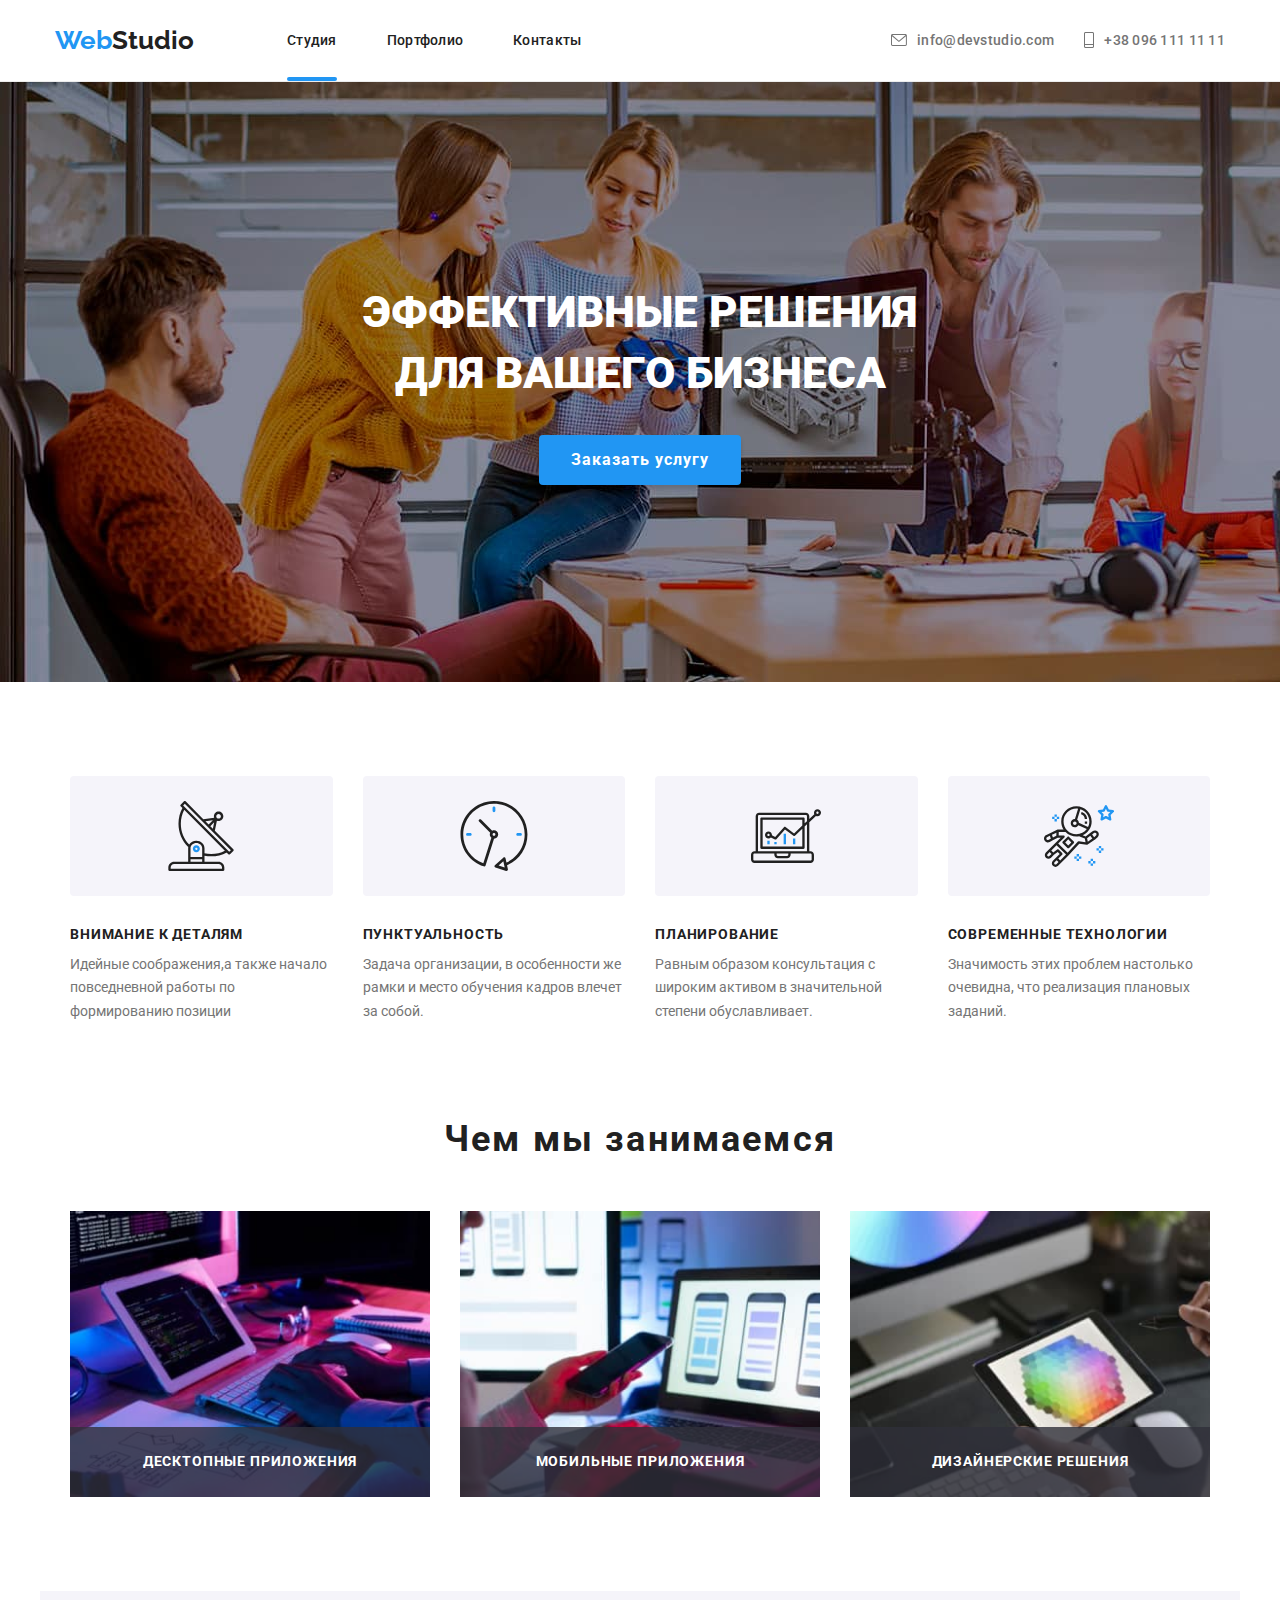
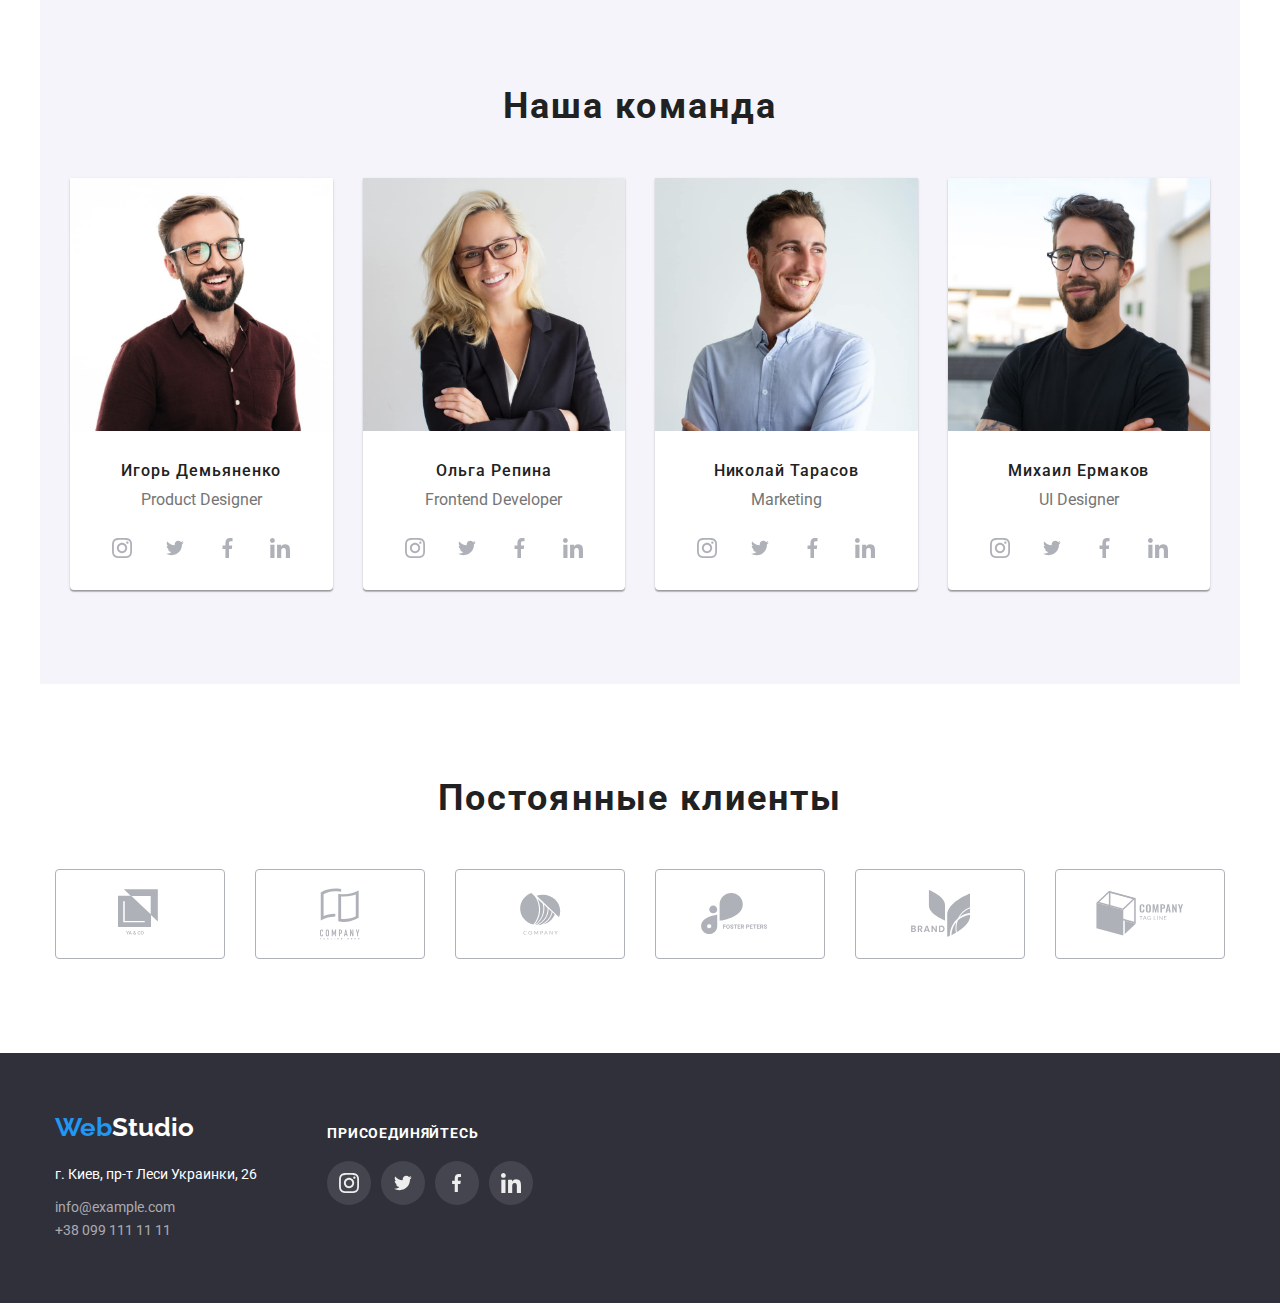
==== commit e452288d: "home work 5 all ok" ====
--- a/index.html
+++ b/index.html
@@ -21,7 +21,7 @@
                  <span class="logo-decor">Web</span>Studio
              </a>
              <ul class="cap-nav-list">
-                 <li class="list-header"><a class="cap-nav-link current" href="#">Студия</a></li>
+                 <li class="list-header"><a class="cap-nav-link current-ind" href="#">Студия</a></li>
                  <li class="list-header">
                      <a class="cap-nav-link current" href="./portfolio.html" >Портфолио</a>
                 </li>
@@ -55,7 +55,7 @@
                 Эффективные решения <br>
                 для вашего бизнеса
                  </h1>
-                 <button class="buy-serv" data-modal-open>Заказать услугу</button>
+                 <button class="buy-serv" data-modal-open>Заказать услугу</buttton>
             </section>
 
             <!-- Featurs-->
--- a/css/styles.css
+++ b/css/styles.css
@@ -29,7 +29,7 @@
 }
 address {
     font-style: normal;
-    display: inline-block;
+    
     
 }
 button {
@@ -135,7 +135,8 @@
     transition: color 250ms cubic-bezier(0.4, 0, 0.2, 1);
 
 }
-.cap-nav-link.current::after{
+
+.cap-nav-link.current-ind::after{
  content: "";
   width:100%;
   height:4px;
@@ -144,7 +145,9 @@
   left: 0;
   bottom:0;
   border-radius: 2px;
-  }
+  
+  }
+ 
  
   
       
@@ -456,6 +459,7 @@
     font-size: 14px;
   line-height: 1.7;
   color: var(--white-color); 
+  white-space: nowrap;
   
 }
 .footer-contact {
